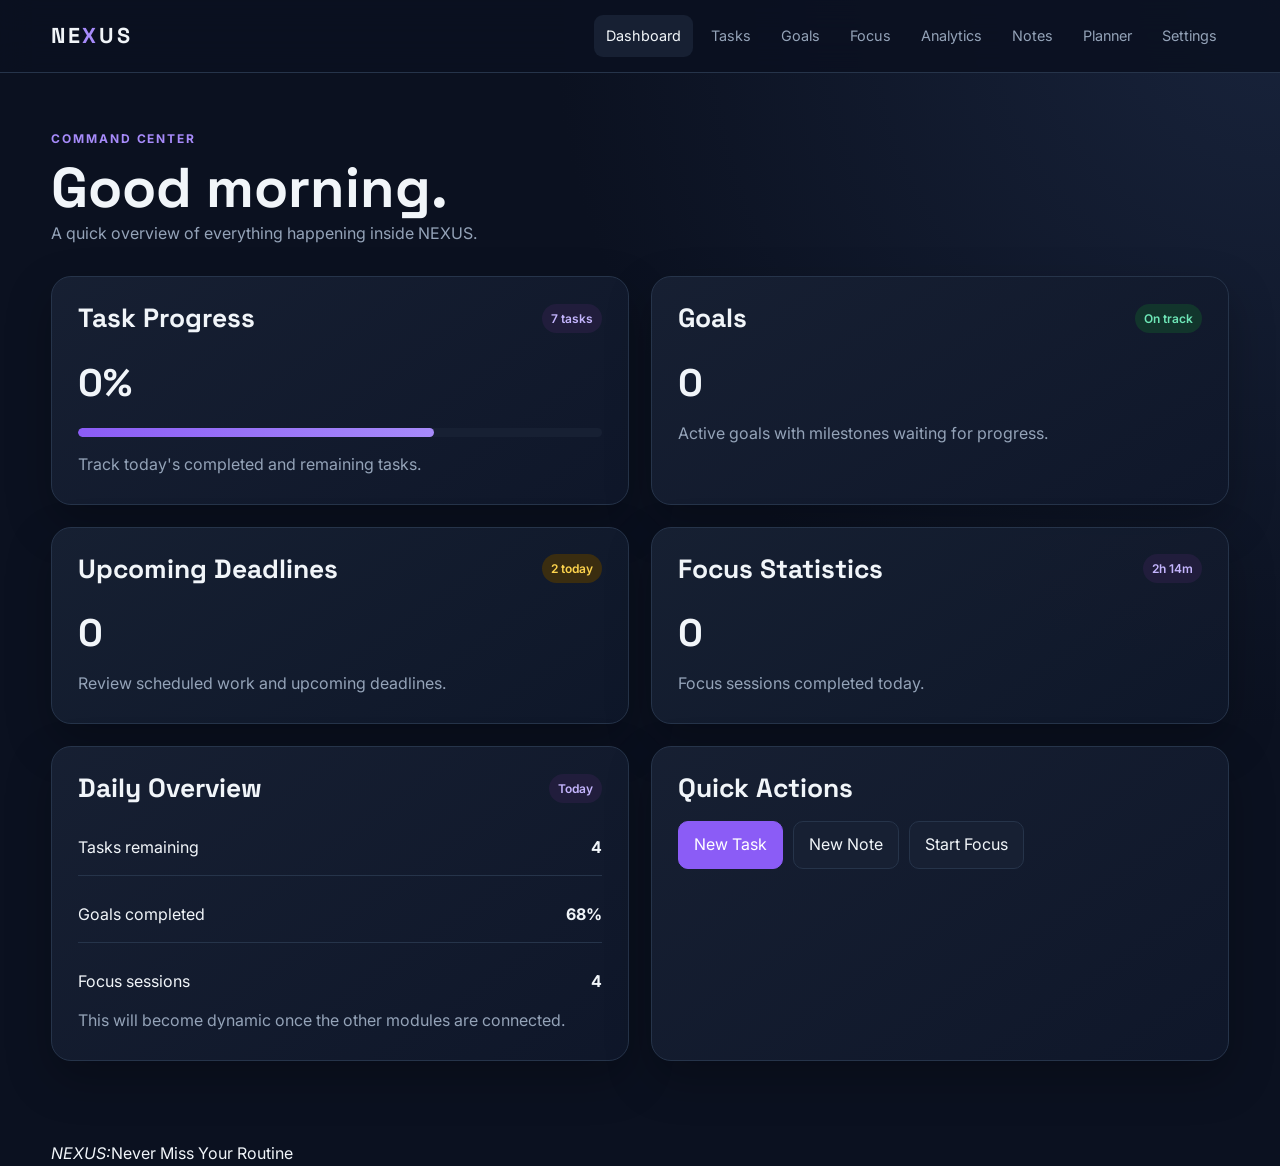
==== index.html @ f7fdb8dd "Add files via upload" ====
<!DOCTYPE html>
<html lang="en">
<head>
  <meta charset="UTF-8">
  <meta name="viewport" content="width=device-width, initial-scale=1.0">
  <meta name="description" content="NEXUS personal command center">
  <title>NEXUS | Dashboard</title>
  <link rel="stylesheet" href="nexus.css">
</head>
<body>

<header class="site-header">
  <div class="container navbar">
    <a class="brand" href="index.html">NE<span>X</span>US</a>
    <nav class="nav-links" aria-label="Main navigation">
      <a href="index.html">Dashboard</a>
      <a href="tasks.html">Tasks</a>
      <a href="goals.html">Goals</a>
      <a href="focus.html">Focus</a>
      <a href="analytics.html">Analytics</a>
      <a href="notes.html">Notes</a>
      <a href="planner.html">Planner</a>
      <a href="settings.html">Settings</a>
    </nav>
  </div>
</header>

<main class="page">
  <div class="container">
    <header class="page-header">
      <div class="eyebrow">Command Center</div>
      <h1 id="greeting">Good evening.</h1>
      <p id="greeting-sub">A quick overview of everything happening inside NEXUS.</p>
    </header>
    
<section class="grid dashboard-grid">
  <a class="card card-link" href="tasks.html">
    <div class="card-title">
      <h2>Task Progress</h2>
      <span class="badge">7 tasks</span></div>
    <span class="stat-number" id="task-percent">0%</span>
    <div class="progress"><span></span></div>
    <p>Track today's completed and remaining tasks.</p>
  </a>
  <a class="card card-link" href="goals.html">
    <div class="card-title"><h2>Goals</h2><span class="badge success">On track</span></div>
    <span class="stat-number" id="goals-count">0</span>
    <p>Active goals with milestones waiting for progress.</p>
  </a>
  <a class="card card-link" href="planner.html">
    <div class="card-title"><h2>Upcoming Deadlines</h2><span class="badge warning">2 today</span></div>
    <span class="stat-number" id="deadlines">0</span>
    <p>Review scheduled work and upcoming deadlines.</p>
  </a>
  <a class="card card-link" href="focus.html">
    <div class="card-title"><h2>Focus Statistics</h2><span class="badge">2h 14m</span></div>
    <span class="stat-number" id="focus-count">0</span>
    <p>Focus sessions completed today.</p>
  </a>
  <div class="card">
    <div class="card-title"><h2>Daily Overview</h2><span class="badge">Today</span></div>
    <ul class="list">
      <li class="list-item"><span>Tasks remaining</span><strong>4</strong></li>
      <li class="list-item"><span>Goals completed</span><strong>68%</strong></li>
      <li class="list-item"><span>Focus sessions</span><strong>4</strong></li>
    </ul>
    <p class="muted">This will become dynamic once the other modules are connected.</p>
  </div>
  <div class="card">
    <div class="card-title"><h2>Quick Actions</h2></div>
    <div class="actions">
      <a class="btn primary" href="tasks.html">New Task</a>
      <a class="btn" href="notes.html">New Note</a>
      <a class="btn" href="focus.html">Start Focus</a>
    </div>
  </div>
</section>

  </div>
</main>

<footer class="site-footer">
  <div class="container"><i>NEXUS:</i>Never Miss Your Routine</div>
</footer>
<script src="app.js"></script>

</body>
</html>
---- nexus.css ----
@import url('https://fonts.googleapis.com/css2?family=Inter:wght@400;500;600;700&family=Space+Grotesk:wght@400;500;600;700&display=swap');

/* ==========================================================================
   1. ROOT VARIABLES & THEME/ACCENT SYSTEM
   ========================================================================== */
:root {
  /* Default Theme Tokens (Dark Mode Baseline) */
  --bg: #0b1120;
  --bg-gradient: radial-gradient(circle at top right, #18233b 0, #0b1120 42%);
  --surface: #111827;
  --surface-2: #172033;
  --surface-card: linear-gradient(145deg, rgba(23,32,51,.96), rgba(15,23,42,.96));
  --border: #26344a;
  --border-hover: #3d4d68;
  --text: #f1f5f9;
  --muted: #94a3b8;
  --input-bg: #0d1628;
  --shadow: 0 18px 45px rgba(0,0,0,.25);

  /* Default Accent Tokens (Purple) */
  --accent: #8b5cf6;
  --accent-2: #a78bfa;
  --badge-bg: #211d3c;
  --badge-text: #c4b5fd;

  /* Status Colors */
  --success: #34d399;
  --warning: #fbbf24;
  --danger: #fb7185;
}

/* --- Theme Variations (data-theme) --- */

/* Explicit Dark Theme */
html[data-theme="dark"] {
  --bg: #0b1120;
  --bg-gradient: radial-gradient(circle at top right, #18233b 0, #0b1120 42%);
  --surface: #111827;
  --surface-2: #172033;
  --surface-card: linear-gradient(145deg, rgba(23,32,51,.96), rgba(15,23,42,.96));
  --border: #26344a;
  --border-hover: #3d4d68;
  --text: #f1f5f9;
  --muted: #94a3b8;
  --input-bg: #0d1628;
  --shadow: 0 18px 45px rgba(0,0,0,.25);
}

/* Light Theme */
html[data-theme="light"] {
  --bg: #f8fafc;
  --bg-gradient: radial-gradient(circle at top right, #edf2f7 0, #f8fafc 42%);
  --surface: #ffffff;
  --surface-2: #f1f5f9;
  --surface-card: linear-gradient(145deg, #ffffff, #f8fafc);
  --border: #e2e8f0;
  --border-hover: #cbd5e1;
  --text: #0f172a;
  --muted: #64748b;
  --input-bg: #ffffff;
  --shadow: 0 10px 30px rgba(0,0,0,.05);
}

/* System Preference (Light Mode OS Match) */
@media (prefers-color-scheme: light) {
  html[data-theme="system"] {
    --bg: #f8fafc;
    --bg-gradient: radial-gradient(circle at top right, #edf2f7 0, #f8fafc 42%);
    --surface: #ffffff;
    --surface-2: #f1f5f9;
    --surface-card: linear-gradient(145deg, #ffffff, #f8fafc);
    --border: #e2e8f0;
    --border-hover: #cbd5e1;
    --text: #0f172a;
    --muted: #64748b;
    --input-bg: #ffffff;
    --shadow: 0 10px 30px rgba(0,0,0,.05);
  }
}

/* --- Accent Variations (data-accent) --- */

/* Purple Accent (Default) */
html[data-accent="purple"] {
  --accent: #8b5cf6;
  --accent-2: #a78bfa;
  --badge-bg: #211d3c;
  --badge-text: #c4b5fd;
}

/* Electric Blue Accent */
html[data-accent="blue"] {
  --accent: #2563eb;
  --accent-2: #60a5fa;
  --badge-bg: #1e293b;
  --badge-text: #93c5fd;
}

/* Emerald Green Accent */
html[data-accent="green"] {
  --accent: #10b981;
  --accent-2: #34d399;
  --badge-bg: #12352c;
  --badge-text: #6ee7b7;
}

/* ==========================================================================
   2. GLOBAL BASE STYLES
   ========================================================================== */
* {
  margin: 0;
  padding: 0;
  box-sizing: border-box;
}

html {
  scroll-behavior: smooth;
}

body {
  min-height: 100vh;
  background: var(--bg-gradient);
  background-color: var(--bg);
  color: var(--text);
  font-family: "Inter", sans-serif;
  line-height: 1.6;
  transition: background-color 0.25s ease, color 0.25s ease;
}

a {
  color: inherit;
  text-decoration: none;
}

button, input, textarea, select {
  font: inherit;
}

button {
  cursor: pointer;
}

.container {
  width: min(1180px, 92%);
  margin: auto;
}

/* ==========================================================================
   3. NAVIGATION & HEADER
   ========================================================================== */
.site-header {
  position: sticky;
  top: 0;
  z-index: 50;
  background: rgba(11, 17, 32, 0.88);
  backdrop-filter: blur(16px);
  border-bottom: 1px solid var(--border);
}

html[data-theme="light"] .site-header {
  background: rgba(255, 255, 255, 0.88);
}

.navbar {
  min-height: 72px;
  display: flex;
  align-items: center;
  justify-content: space-between;
  gap: 24px;
}

.brand {
  font-family: "Space Grotesk", sans-serif;
  font-size: 1.35rem;
  font-weight: 700;
  letter-spacing: 0.12em;
}

.brand span {
  color: var(--accent-2);
}

.nav-links {
  display: flex;
  gap: 6px;
  flex-wrap: wrap;
  justify-content: flex-end;
}

.nav-links a {
  color: var(--muted);
  padding: 9px 12px;
  border-radius: 9px;
  font-size: 0.9rem;
  transition: 0.25s;
}

.nav-links a:hover,
.nav-links a.active {
  background: var(--surface-2);
  color: var(--text);
}

/* ==========================================================================
   4. LAYOUT & CARDS
   ========================================================================== */
.page {
  padding: 56px 0 80px;
}

.page-header {
  margin-bottom: 30px;
}

.eyebrow {
  color: var(--accent-2);
  text-transform: uppercase;
  letter-spacing: 0.16em;
  font-size: 0.75rem;
  font-weight: 700;
  margin-bottom: 8px;
}

h1, h2, h3 {
  font-family: "Space Grotesk", sans-serif;
  line-height: 1.15;
}

h1 { font-size: clamp(2rem, 5vw, 3.5rem); }
h2 { font-size: 1.65rem; }
h3 { font-size: 1.1rem; }

.page-header p,
.muted {
  color: var(--muted);
}

.grid {
  display: grid;
  gap: 22px;
}

.dashboard-grid { grid-template-columns: repeat(2, minmax(0, 1fr)); }
.three-grid     { grid-template-columns: repeat(3, minmax(0, 1fr)); }
.four-grid      { grid-template-columns: repeat(4, minmax(0, 1fr)); }

.card {
  background: var(--surface-card);
  border: 1px solid var(--border);
  border-radius: 20px;
  padding: 26px;
  box-shadow: var(--shadow);
  transition: transform 0.25s, border-color 0.25s;
}

.card:hover {
  transform: translateY(-3px);
  border-color: var(--border-hover);
}

.card-link { display: block; }

.card-title {
  display: flex;
  align-items: center;
  justify-content: space-between;
  gap: 15px;
  margin-bottom: 18px;
}

.card p {
  color: var(--muted);
}

/* ==========================================================================
   5. COMPONENTS & BUTTONS
   ========================================================================== */
.stat-number {
  display: block;
  font-family: "Space Grotesk", sans-serif;
  font-size: 2.4rem;
  font-weight: 700;
  margin: 8px 0;
}

.progress {
  height: 9px;
  background: var(--surface-2);
  border-radius: 99px;
  overflow: hidden;
  margin: 15px 0;
}

.progress span {
  display: block;
  height: 100%;
  width: 68%;
  background: linear-gradient(90deg, var(--accent), var(--accent-2));
  border-radius: inherit;
}

.badge {
  display: inline-flex;
  padding: 5px 9px;
  border-radius: 999px;
  background: var(--badge-bg);
  color: var(--badge-text);
  font-size: 0.75rem;
  font-weight: 600;
}

.badge.success { background: #12352c; color: #6ee7b7; }
.badge.warning { background: #3a2d10; color: #fcd34d; }
.badge.danger  { background: #3d1722; color: #fda4af; }

.list {
  list-style: none;
  display: grid;
  gap: 12px;
}

.list-item {
  display: flex;
  align-items: center;
  justify-content: space-between;
  gap: 16px;
  padding: 14px 0;
  border-bottom: 1px solid var(--border);
}

.list-item:last-child {
  border-bottom: 0;
}

.actions {
  display: flex;
  gap: 10px;
  flex-wrap: wrap;
}

.btn {
  border: 1px solid var(--border);
  background: var(--surface-2);
  color: var(--text);
  padding: 10px 15px;
  border-radius: 10px;
  transition: 0.25s;
}

.btn:hover {
  border-color: var(--accent-2);
  transform: translateY(-1px);
}

.btn.primary {
  background: var(--accent);
  border-color: var(--accent);
  color: #ffffff;
}

.btn.danger {
  background: var(--danger);
  border-color: var(--danger);
  color: #ffffff;
}

.btn.ghost {
  background: transparent;
}

/* ==========================================================================
   6. FORMS & INPUTS
   ========================================================================== */
.form-grid {
  display: grid;
  grid-template-columns: repeat(2, minmax(0, 1fr));
  gap: 18px;
}

.field {
  display: grid;
  gap: 7px;
}

.field.full {
  grid-column: 1 / -1;
}

label {
  font-size: 0.85rem;
  font-weight: 600;
}

input, textarea, select {
  width: 100%;
  border: 1px solid var(--border);
  border-radius: 10px;
  background: var(--input-bg);
  color: var(--text);
  padding: 12px 13px;
  outline: none;
}

textarea {
  min-height: 130px;
  resize: vertical;
}

input:focus, textarea:focus, select:focus {
  border-color: var(--accent-2);
  box-shadow: 0 0 0 3px rgba(139, 92, 246, 0.13);
}

/* ==========================================================================
   7. CALENDAR & INTERACTIVE STATES
   ========================================================================== */
.calendar {
  display: grid;
  grid-template-columns: repeat(7, 1fr);
  border: 1px solid var(--border);
  border-radius: 15px;
  overflow: hidden;
}

.calendar div {
  min-height: 80px;
  padding: 10px;
  border-right: 1px solid var(--border);
  border-bottom: 1px solid var(--border);
}

.calendar .day-name {
  min-height: auto;
  background: var(--surface-2);
  color: var(--muted);
  font-size: 0.75rem;
  font-weight: 700;
}

.calendar .calendar-day {
  cursor: pointer;
  transition: background 0.15s ease;
}

.calendar .calendar-day:hover {
  background: var(--surface-2);
}

.calendar .day-muted {
  color: var(--muted);
  opacity: 0.4;
  pointer-events: none;
}

.calendar .today {
  background: var(--badge-bg);
  color: var(--badge-text);
  font-weight: 700;
}

.calendar .selected {
  border: 2px solid var(--accent);
}

/* ==========================================================================
   8. REDUCE MOTION SETTING OVERRIDE
   ========================================================================== */
body.reduce-motion *,
body.reduce-motion *::before,
body.reduce-motion *::after {
  animation-duration: 0.01ms !important;
  animation-iteration-count: 1 !important;
  transition-duration: 0.01ms !important;
  scroll-behavior: auto !important;
}

/* ==========================================================================
   9. RESPONSIVE BREAKPOINTS
   ========================================================================== */
@media (max-width: 900px) {
  .dashboard-grid, .three-grid { grid-template-columns: 1fr; }
  .four-grid { grid-template-columns: repeat(2, minmax(0, 1fr)); }
  .navbar { align-items: flex-start; padding: 14px 0; flex-direction: column; }
  .nav-links { justify-content: flex-start; overflow-x: auto; flex-wrap: nowrap; width: 100%; }
}

@media (max-width: 600px) {
  .page { padding: 40px 0 60px; }
  .four-grid, .form-grid { grid-template-columns: 1fr; }
  .field.full { grid-column: auto; }
  .card { padding: 20px; }
  .calendar div { min-height: 60px; padding: 7px; font-size: 0.8rem; }
}
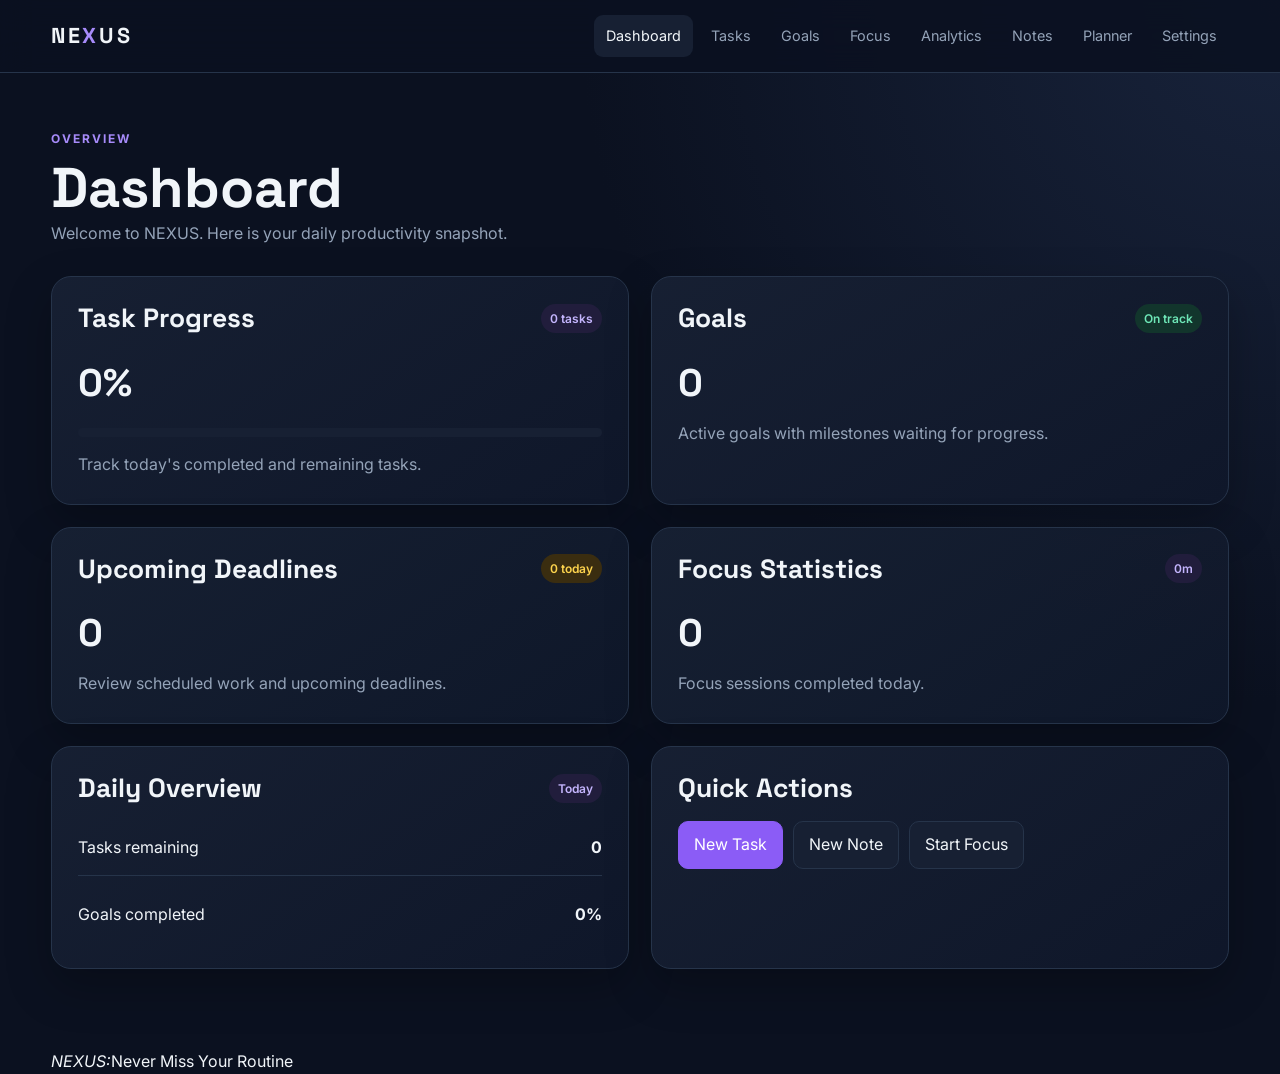
==== commit dfc019b0: "Update dashboard layout and content in index.html" ====
--- a/index.html
+++ b/index.html
@@ -28,54 +28,83 @@
 <main class="page">
   <div class="container">
     <header class="page-header">
-      <div class="eyebrow">Command Center</div>
-      <h1 id="greeting">Good evening.</h1>
-      <p id="greeting-sub">A quick overview of everything happening inside NEXUS.</p>
+      <div class="eyebrow">Overview</div>
+      <h1>Dashboard</h1>
+      <p>Welcome to NEXUS. Here is your daily productivity snapshot.</p>
     </header>
-    
-<section class="grid dashboard-grid">
-  <a class="card card-link" href="tasks.html">
-    <div class="card-title">
-      <h2>Task Progress</h2>
-      <span class="badge">7 tasks</span></div>
-    <span class="stat-number" id="task-percent">0%</span>
-    <div class="progress"><span></span></div>
-    <p>Track today's completed and remaining tasks.</p>
-  </a>
-  <a class="card card-link" href="goals.html">
-    <div class="card-title"><h2>Goals</h2><span class="badge success">On track</span></div>
-    <span class="stat-number" id="goals-count">0</span>
-    <p>Active goals with milestones waiting for progress.</p>
-  </a>
-  <a class="card card-link" href="planner.html">
-    <div class="card-title"><h2>Upcoming Deadlines</h2><span class="badge warning">2 today</span></div>
-    <span class="stat-number" id="deadlines">0</span>
-    <p>Review scheduled work and upcoming deadlines.</p>
-  </a>
-  <a class="card card-link" href="focus.html">
-    <div class="card-title"><h2>Focus Statistics</h2><span class="badge">2h 14m</span></div>
-    <span class="stat-number" id="focus-count">0</span>
-    <p>Focus sessions completed today.</p>
-  </a>
-  <div class="card">
-    <div class="card-title"><h2>Daily Overview</h2><span class="badge">Today</span></div>
-    <ul class="list">
-      <li class="list-item"><span>Tasks remaining</span><strong>4</strong></li>
-      <li class="list-item"><span>Goals completed</span><strong>68%</strong></li>
-      <li class="list-item"><span>Focus sessions</span><strong>4</strong></li>
-    </ul>
-    <p class="muted">This will become dynamic once the other modules are connected.</p>
-  </div>
-  <div class="card">
-    <div class="card-title"><h2>Quick Actions</h2></div>
-    <div class="actions">
-      <a class="btn primary" href="tasks.html">New Task</a>
-      <a class="btn" href="notes.html">New Note</a>
-      <a class="btn" href="focus.html">Start Focus</a>
+
+    <div class="grid dashboard-grid">
+      <!-- Task Progress -->
+      <section class="card">
+        <div class="card-title">
+          <h2>Task Progress</h2>
+          <span class="badge" id="dash-task-badge">0 tasks</span>
+        </div>
+        <div class="stat-number" id="dash-task-percent">0%</div>
+        <div class="progress"><span id="dash-task-bar" style="width: 0%;"></span></div>
+        <p>Track today's completed and remaining tasks.</p>
+      </section>
+
+      <!-- Goals -->
+      <section class="card">
+        <div class="card-title">
+          <h2>Goals</h2>
+          <span class="badge success" id="dash-goal-badge">On track</span>
+        </div>
+        <div class="stat-number" id="dash-active-goals">0</div>
+        <p>Active goals with milestones waiting for progress.</p>
+      </section>
+
+      <!-- Upcoming Deadlines -->
+      <section class="card">
+        <div class="card-title">
+          <h2>Upcoming Deadlines</h2>
+          <span class="badge warning" id="dash-deadline-badge">0 today</span>
+        </div>
+        <div class="stat-number" id="dash-deadline-count">0</div>
+        <p>Review scheduled work and upcoming deadlines.</p>
+      </section>
+
+      <!-- Focus Statistics -->
+      <section class="card">
+        <div class="card-title">
+          <h2>Focus Statistics</h2>
+          <span class="badge" id="dash-focus-time">0m</span>
+        </div>
+        <div class="stat-number" id="dash-focus-count">0</div>
+        <p>Focus sessions completed today.</p>
+      </section>
+
+      <!-- Daily Overview -->
+      <section class="card">
+        <div class="card-title">
+          <h2>Daily Overview</h2>
+          <span class="badge">Today</span>
+        </div>
+        <div class="list">
+          <div class="list-item">
+            <span>Tasks remaining</span>
+            <strong id="dash-tasks-remaining">0</strong>
+          </div>
+          <div class="list-item">
+            <span>Goals completed</span>
+            <strong id="dash-goals-completed">0%</strong>
+          </div>
+        </div>
+      </section>
+
+      <!-- Quick Actions -->
+      <section class="card">
+        <div class="card-title">
+          <h2>Quick Actions</h2>
+        </div>
+        <div class="actions" style="margin-top: 15px;">
+          <a href="tasks.html" class="btn primary">New Task</a>
+          <a href="notes.html" class="btn">New Note</a>
+          <a href="focus.html" class="btn">Start Focus</a>
+        </div>
+      </section>
     </div>
-  </div>
-</section>
-
   </div>
 </main>
 
